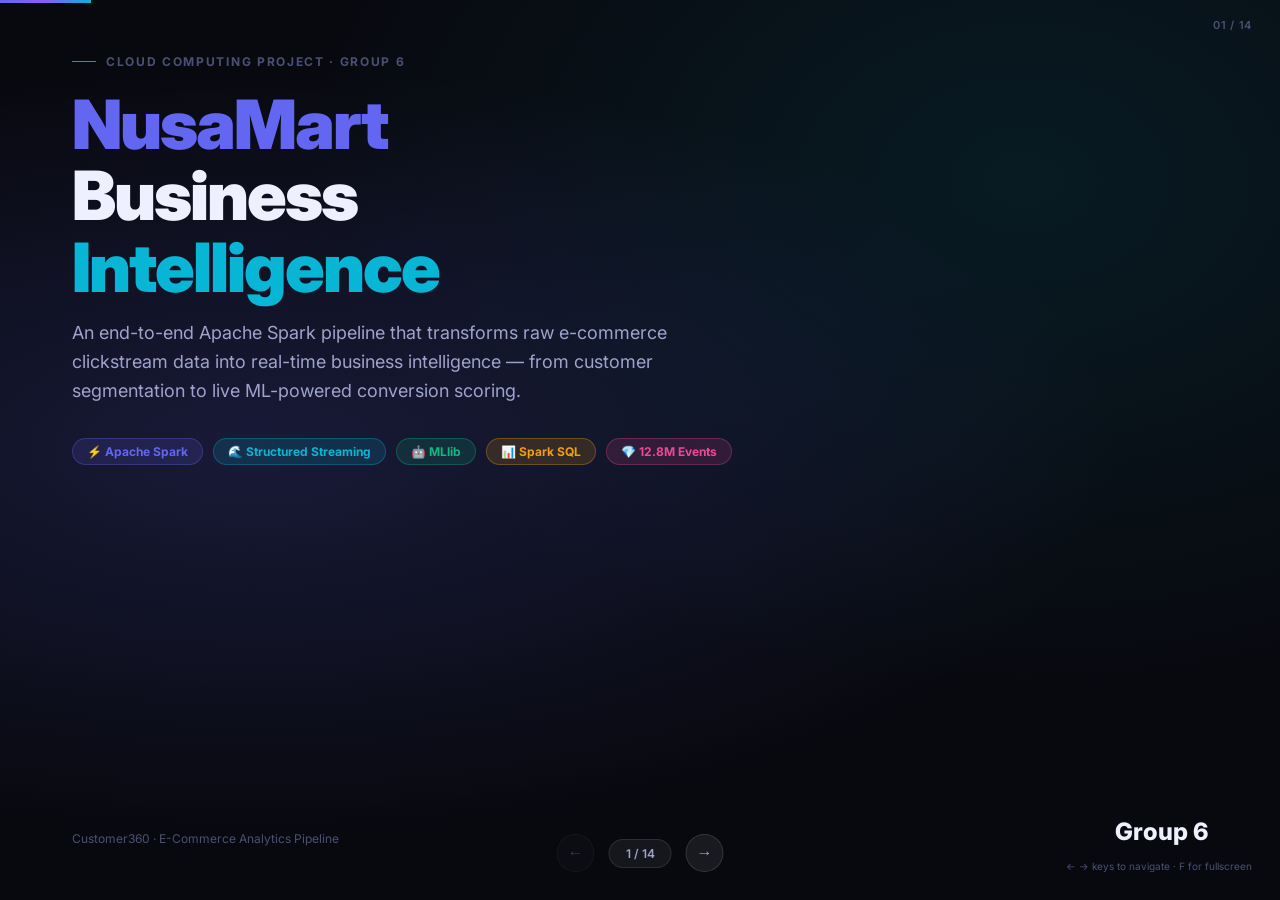
==== dashboard/presentation.html @ 569f91c4 "feat: add dashboard, simulation, notebooks, optimizations, final presentation - Add CcMart BI Dashbo" ====
<!DOCTYPE html>
<html lang="en">
<head>
<meta charset="UTF-8"/>
<meta name="viewport" content="width=device-width, initial-scale=1.0"/>
<title>NusaMart BI — Presentation Deck</title>
<link href="https://fonts.googleapis.com/css2?family=Inter:wght@300;400;500;600;700;800;900&family=JetBrains+Mono:wght@400;600&display=swap" rel="stylesheet"/>
<style>
*,*::before,*::after{box-sizing:border-box;margin:0;padding:0}
:root{
  --bg:#08090f;--s1:#101120;--s2:#161830;
  --indigo:#6366f1;--cyan:#06b6d4;--violet:#8b5cf6;
  --em:#10b981;--am:#f59e0b;--rose:#ec4899;--red:#ef4444;
  --t1:#eef0ff;--t2:#9ea3cc;--t3:#4a5075;
  --font:'Inter',sans-serif;--mono:'JetBrains Mono',monospace;
}
html,body{width:100%;height:100%;overflow:hidden;font-family:var(--font);background:var(--bg);color:var(--t1)}

/* ── Slide shell ── */
.deck{width:100vw;height:100vh;position:relative;overflow:hidden}
.slide{
  position:absolute;inset:0;
  display:flex;flex-direction:column;
  padding:54px 72px;
  opacity:0;pointer-events:none;
  transition:opacity .4s ease, transform .4s ease;
  transform:translateY(30px);
}
.slide.active{opacity:1;pointer-events:all;transform:translateY(0)}
.slide.prev{opacity:0;transform:translateY(-30px)}

/* ── BG decorations per slide ── */
.slide::before{
  content:'';position:absolute;
  border-radius:50%;
  filter:blur(80px);pointer-events:none;
  z-index:0;
}
.slide-content{position:relative;z-index:1;flex:1;display:flex;flex-direction:column}

/* ── CONTROLS ── */
.ctrl{
  position:fixed;bottom:28px;left:50%;transform:translateX(-50%);
  display:flex;align-items:center;gap:14px;z-index:999;
}
.ctrl-btn{
  background:rgba(255,255,255,0.07);border:1px solid rgba(255,255,255,0.12);
  color:var(--t2);width:38px;height:38px;border-radius:50%;
  font-size:16px;cursor:pointer;display:flex;align-items:center;justify-content:center;
  transition:all .18s;
}
.ctrl-btn:hover{background:rgba(99,102,241,.25);color:var(--t1);border-color:rgba(99,102,241,.4)}
.ctrl-pager{
  background:rgba(255,255,255,0.06);border:1px solid rgba(255,255,255,0.1);
  color:var(--t2);font-size:12px;font-weight:600;
  padding:6px 16px;border-radius:99px;
}
.progress-bar{
  position:fixed;top:0;left:0;height:3px;background:linear-gradient(90deg,var(--indigo),var(--violet),var(--cyan));
  transition:width .4s ease;z-index:999;
}
.slide-num{
  position:fixed;top:18px;right:28px;
  font-size:11px;color:var(--t3);font-weight:600;letter-spacing:.06em;z-index:999;
}

/* ── TYPOGRAPHY ── */
.overline{font-size:11px;font-weight:700;text-transform:uppercase;letter-spacing:.12em;color:var(--t3);margin-bottom:12px}
.headline{font-size:52px;font-weight:900;line-height:1.1;letter-spacing:-.02em;color:var(--t1);margin-bottom:14px}
.headline .hl{color:var(--indigo)}
.headline .hlc{color:var(--cyan)}
.headline .hle{color:var(--em)}
.subhead{font-size:20px;font-weight:400;color:var(--t2);line-height:1.5;margin-bottom:28px}
.section-label{font-size:12px;font-weight:700;text-transform:uppercase;letter-spacing:.1em;color:var(--t3);margin-bottom:8px}
h2{font-size:36px;font-weight:800;color:var(--t1);margin-bottom:8px;letter-spacing:-.01em}
h3{font-size:22px;font-weight:700;color:var(--t1);margin-bottom:6px}
p{font-size:14px;color:var(--t2);line-height:1.7}

/* ── PILL / BADGE ── */
.pill{display:inline-flex;align-items:center;gap:6px;padding:5px 14px;border-radius:99px;font-size:12px;font-weight:700}
.pill.indigo{background:rgba(99,102,241,.15);color:var(--indigo);border:1px solid rgba(99,102,241,.3)}
.pill.cyan{background:rgba(6,182,212,.15);color:var(--cyan);border:1px solid rgba(6,182,212,.3)}
.pill.em{background:rgba(16,185,129,.15);color:var(--em);border:1px solid rgba(16,185,129,.3)}
.pill.am{background:rgba(245,158,11,.15);color:var(--am);border:1px solid rgba(245,158,11,.3)}
.pill.rose{background:rgba(236,72,153,.15);color:var(--rose);border:1px solid rgba(236,72,153,.3)}
.pill.red{background:rgba(239,68,68,.15);color:var(--red);border:1px solid rgba(239,68,68,.3)}
.pills{display:flex;flex-wrap:wrap;gap:8px;margin-bottom:24px}

/* ── CARD ── */
.card{background:rgba(255,255,255,.04);border:1px solid rgba(255,255,255,.08);border-radius:14px;padding:22px}
.card.accent-l{border-left:3px solid var(--ac,var(--indigo))}
.card-grid{display:grid;gap:14px}
.g2{grid-template-columns:1fr 1fr}
.g3{grid-template-columns:1fr 1fr 1fr}
.g4{grid-template-columns:repeat(4,1fr)}

/* ── STAT BOX ── */
.stat{text-align:center}
.stat-val{font-size:36px;font-weight:900;font-variant-numeric:tabular-nums;color:var(--t1)}
.stat-lbl{font-size:12px;color:var(--t2);margin-top:4px}
.stat-sub{font-size:11px;color:var(--t3);margin-top:2px}

/* ── FLOW ── */
.flow{display:flex;align-items:center;gap:0;overflow-x:auto;margin:18px 0}
.flow-step{
  flex:1;min-width:100px;background:rgba(255,255,255,.03);
  border:1px solid rgba(255,255,255,.07);border-top:2px solid var(--fc,var(--indigo));
  border-radius:10px;padding:14px 12px;text-align:center;
}
.flow-icon{font-size:24px;margin-bottom:6px}
.flow-name{font-size:12px;font-weight:700;color:var(--t1);margin-bottom:3px}
.flow-tech{font-size:10px;color:var(--t3)}
.flow-arrow{padding:0 8px;font-size:22px;color:rgba(255,255,255,.2);flex-shrink:0}

/* ── FUNNEL ── */
.funnel{display:flex;flex-direction:column;gap:6px;margin:16px 0}
.funnel-row{display:flex;align-items:center;gap:10px}
.funnel-bar-wrap{flex:1;height:36px;background:rgba(255,255,255,.04);border-radius:8px;overflow:hidden;position:relative}
.funnel-bar{height:100%;border-radius:8px;display:flex;align-items:center;padding:0 12px;font-size:12px;font-weight:700;color:rgba(255,255,255,.9)}
.funnel-label{width:120px;font-size:12px;color:var(--t2);flex-shrink:0}
.funnel-num{width:80px;text-align:right;font-size:12px;font-weight:700;color:var(--t2);flex-shrink:0}
.funnel-drop{font-size:10px;font-weight:700;padding:2px 7px;border-radius:99px;flex-shrink:0}

/* ── CODE ── */
.code{background:#080910;border:1px solid rgba(255,255,255,.07);border-radius:10px;padding:16px 20px;font-family:var(--mono);font-size:12px;color:#a5b4fc;line-height:1.8;overflow-x:auto}
.code .kw{color:#c084fc}
.code .fn{color:#67e8f9}
.code .cm{color:#4a5075}

/* ── TABLE ── */
.tbl{width:100%;border-collapse:collapse;font-size:13px}
.tbl th{background:rgba(255,255,255,.04);color:var(--t3);font-size:10px;font-weight:700;text-transform:uppercase;letter-spacing:.07em;padding:8px 12px;text-align:left;border-bottom:1px solid rgba(255,255,255,.06)}
.tbl td{padding:9px 12px;color:var(--t2);border-bottom:1px solid rgba(255,255,255,.03)}
.tbl tr:hover td{background:rgba(255,255,255,.02);color:var(--t1)}
.tbl .hl{color:var(--em);font-weight:700}
.tbl .warn{color:var(--am);font-weight:700}
.tbl .best{color:var(--em);font-weight:800}

/* ── LIST ── */
.blist{display:flex;flex-direction:column;gap:10px;margin-top:12px}
.blist-item{display:flex;gap:10px;align-items:flex-start}
.bi-icon{font-size:18px;flex-shrink:0;margin-top:1px}
.bi-body{flex:1}
.bi-title{font-size:13px;font-weight:700;color:var(--t1);margin-bottom:2px}
.bi-desc{font-size:12px;color:var(--t3);line-height:1.5}

/* ── SEGMENT ROW ── */
.seg-row{display:flex;gap:10px;margin-top:14px}
.seg-box{
  flex:1;border-radius:10px;padding:14px;
  background:rgba(255,255,255,.02);
  border:1px solid rgba(255,255,255,.06);
  border-top:2px solid var(--sc);
}
.sb-cluster{font-size:10px;font-weight:700;color:var(--sc);margin-bottom:4px;text-transform:uppercase;letter-spacing:.08em}
.sb-name{font-size:12px;font-weight:700;color:var(--t1);margin-bottom:8px}
.sb-num{font-size:20px;font-weight:800;color:var(--t1)}
.sb-lbl{font-size:10px;color:var(--t3);margin-bottom:6px}
.sb-act{font-size:10px;color:var(--t2);line-height:1.4}

/* ── SCORE BAND ── */
.score-bands{display:flex;flex-direction:column;gap:10px;margin-top:14px}
.sb-band{
  display:flex;align-items:center;gap:14px;
  padding:12px 16px;border-radius:10px;
  border:1px solid rgba(255,255,255,.06);
}
.sbb-dot{width:14px;height:14px;border-radius:50%;flex-shrink:0}
.sbb-label{font-size:14px;font-weight:700;color:var(--t1);min-width:120px}
.sbb-range{font-size:12px;color:var(--t2)}
.sbb-action{font-size:12px;font-weight:600;margin-left:auto;color:var(--t1)}

/* ── QUOTE ── */
.quote{
  border-left:3px solid var(--indigo);
  padding:14px 20px;
  background:rgba(99,102,241,.06);
  border-radius:0 10px 10px 0;
  font-size:14px;color:var(--t2);line-height:1.7;
  margin:16px 0;font-style:italic;
}

/* ── ALERT CARDS ── */
.alert-row{display:flex;gap:10px;margin-top:14px}
.alert-card{
  flex:1;border-radius:10px;padding:14px;
  border:1px solid rgba(255,255,255,.06);
  border-left:3px solid var(--alc);
  background:rgba(255,255,255,.02);
}
.ac-level{font-size:10px;font-weight:700;color:var(--alc);text-transform:uppercase;letter-spacing:.08em;margin-bottom:4px}
.ac-title{font-size:12px;font-weight:700;color:var(--t1);margin-bottom:4px;line-height:1.3}
.ac-action{font-size:11px;color:var(--t3)}

/* ── IMPACT ROW ── */
.impact-row{display:grid;grid-template-columns:repeat(4,1fr);gap:12px;margin-top:14px}
.impact-card{
  border-radius:10px;padding:16px;
  background:rgba(255,255,255,.02);
  border:1px solid rgba(255,255,255,.06);
  border-top:2px solid var(--ic);
  text-align:center;
}
.impact-val{font-size:20px;font-weight:800;color:var(--ic);margin-bottom:4px}
.impact-lbl{font-size:11px;color:var(--t2);line-height:1.4}

/* ══ INDIVIDUAL SLIDES ══ */

/* Slide 1: Title */
#s1{background:radial-gradient(ellipse at 20% 50%,rgba(99,102,241,.18) 0%,transparent 60%),radial-gradient(ellipse at 80% 20%,rgba(6,182,212,.1) 0%,transparent 50%),var(--bg)}
.title-eyebrow{font-size:12px;font-weight:700;letter-spacing:.14em;text-transform:uppercase;color:var(--t3);margin-bottom:20px;display:flex;align-items:center;gap:10px}
.title-eyebrow::before{content:'';width:24px;height:1px;background:var(--indigo)}
.title-main{font-size:68px;font-weight:900;line-height:1.05;letter-spacing:-.03em;margin-bottom:16px}
.title-main .accent{color:var(--indigo)}
.title-main .accent2{color:var(--cyan)}
.title-sub{font-size:18px;color:var(--t2);font-weight:400;line-height:1.6;max-width:620px;margin-bottom:32px}
.title-pills{display:flex;gap:10px;flex-wrap:wrap}
.title-meta{margin-top:auto;display:flex;align-items:flex-end;justify-content:space-between}
.meta-left{font-size:12px;color:var(--t3)}
.meta-group{font-size:24px;font-weight:800;color:var(--t1)}

/* Slide 2: Problem */
#s2{background:var(--bg1,#08090f)}
.problem-cols{display:grid;grid-template-columns:1fr 1fr;gap:28px;flex:1;margin-top:20px}
.prob-side h3{font-size:18px;font-weight:700;color:var(--t1);margin-bottom:14px}

/* Slides — data flow */
#s3{background:var(--bg)}

/* ─── CLOSING SLIDE ─── */
#s14{background:radial-gradient(ellipse at 30% 50%,rgba(99,102,241,.18),transparent 60%),radial-gradient(ellipse at 70% 20%,rgba(16,185,129,.1),transparent 50%),var(--bg)}

/* ── Color shortcuts ── */
.indigo{color:var(--indigo)}
.cyan{color:var(--cyan)}
.em{color:var(--em)}
.am{color:var(--am)}
.rose{color:var(--rose)}
.red{color:var(--red)}
.t3{color:var(--t3)}
.fw8{font-weight:800}

/* Hotkeys hint */
.hotkey-hint{position:fixed;bottom:28px;right:28px;font-size:10px;color:var(--t3);z-index:999}
</style>
</head>
<body>

<div class="progress-bar" id="progressBar" style="width:7.14%"></div>
<div class="slide-num" id="slideNum">01 / 14</div>

<div class="deck" id="deck">

<!-- ══════ SLIDE 1: TITLE ══════ -->
<div class="slide active" id="s1">
  <div class="slide-content">
    <div class="title-eyebrow">Cloud Computing Project · Group 6</div>
    <div class="title-main">
      <span class="accent">NusaMart</span><br>
      Business<br>
      <span class="accent2">Intelligence</span>
    </div>
    <div class="title-sub">An end-to-end Apache Spark pipeline that transforms raw e-commerce clickstream data into real-time business intelligence — from customer segmentation to live ML-powered conversion scoring.</div>
    <div class="title-pills">
      <span class="pill indigo">⚡ Apache Spark</span>
      <span class="pill cyan">🌊 Structured Streaming</span>
      <span class="pill em">🤖 MLlib</span>
      <span class="pill am">📊 Spark SQL</span>
      <span class="pill rose">💎 12.8M Events</span>
    </div>
    <div class="title-meta">
      <div class="meta-left">Customer360 · E-Commerce Analytics Pipeline</div>
      <div class="meta-group">Group 6</div>
    </div>
  </div>
</div>

<!-- ══════ SLIDE 2: PROBLEM STATEMENT ══════ -->
<div class="slide" id="s2">
  <div class="slide-content">
    <div class="overline">The Problem</div>
    <h2>E-commerce data is <span class="indigo">massive</span> and <span class="red">siloed</span></h2>
    <p>A typical e-commerce platform generates millions of events daily — but without a pipeline, this data is warehouse dust.</p>
    <div class="problem-cols">
      <div class="prob-side">
        <h3>❌ Without our pipeline</h3>
        <div class="blist">
          <div class="blist-item"><div class="bi-icon">😵</div><div class="bi-body"><div class="bi-title">No real-time visibility</div><div class="bi-desc">Operations team learns about problems hours later — after revenue is already lost</div></div></div>
          <div class="blist-item"><div class="bi-icon">🎯</div><div class="bi-body"><div class="bi-title">Generic marketing</div><div class="bi-desc">Same email blast to all 100K customers — no segmentation, no personalisation</div></div></div>
          <div class="blist-item"><div class="bi-icon">🛒</div><div class="bi-body"><div class="bi-title">Invisible cart abandonment</div><div class="bi-desc">42% of customers drop off at checkout — nobody knows why or when</div></div></div>
          <div class="blist-item"><div class="bi-icon">🤔</div><div class="bi-body"><div class="bi-title">No product intelligence</div><div class="bi-desc">Which products sell together? Which categories cross-sell? Nobody knows.</div></div></div>
        </div>
      </div>
      <div class="prob-side">
        <h3>✅ With our pipeline</h3>
        <div class="blist">
          <div class="blist-item"><div class="bi-icon">⚡</div><div class="bi-body"><div class="bi-title">120ms streaming latency</div><div class="bi-desc">Every clickstream event processed and scored in near real-time with Spark</div></div></div>
          <div class="blist-item"><div class="bi-icon">🎯</div><div class="bi-body"><div class="bi-title">5 precise customer segments</div><div class="bi-desc">KMeans auto-discovers Power Buyers, Casuals, Big-Ticket buyers — different strategy for each</div></div></div>
          <div class="blist-item"><div class="bi-icon">🤖</div><div class="bi-body"><div class="bi-title">Live conversion predictions</div><div class="bi-desc">RandomForest scores every active session as HIGH / MEDIUM / LOW — send promo in seconds</div></div></div>
          <div class="blist-item"><div class="bi-icon">📊</div><div class="bi-body"><div class="bi-title">Market basket intelligence</div><div class="bi-desc">Apparel + Footwear: 68% confidence, 2.3x lift — auto-show "Complete the Look" banners</div></div></div>
        </div>
      </div>
    </div>
  </div>
</div>

<!-- ══════ SLIDE 3: ARCHITECTURE ══════ -->
<div class="slide" id="s3">
  <div class="slide-content">
    <div class="overline">System Architecture</div>
    <h2>6-Stage End-to-End <span class="indigo">Spark Pipeline</span></h2>
    <p>Every stage feeds directly into the next. The dashboard is the final output — the business face of the pipeline.</p>
    <div class="flow">
      <div class="flow-step" style="--fc:#6366f1"><div class="flow-icon">📥</div><div class="flow-name">Raw Data</div><div class="flow-tech">4 CSV tables</div></div>
      <div class="flow-arrow">→</div>
      <div class="flow-step" style="--fc:#8b5cf6"><div class="flow-icon">🔍</div><div class="flow-name">Ingest + EDA</div><div class="flow-tech">DataFrame API</div></div>
      <div class="flow-arrow">→</div>
      <div class="flow-step" style="--fc:#06b6d4"><div class="flow-icon">⚡</div><div class="flow-name">SQL Analysis</div><div class="flow-tech">6 Spark SQL queries</div></div>
      <div class="flow-arrow">→</div>
      <div class="flow-step" style="--fc:#10b981"><div class="flow-icon">🤖</div><div class="flow-name">ML Pipeline</div><div class="flow-tech">RF · ALS · KMeans</div></div>
      <div class="flow-arrow">→</div>
      <div class="flow-step" style="--fc:#f59e0b"><div class="flow-icon">🌊</div><div class="flow-name">Streaming</div><div class="flow-tech">Struct. Streaming</div></div>
      <div class="flow-arrow">→</div>
      <div class="flow-step" style="--fc:#ec4899"><div class="flow-icon">📊</div><div class="flow-name">BI Dashboard</div><div class="flow-tech">Real-time UI</div></div>
    </div>
    <div class="card-grid g4" style="margin-top:16px">
      <div class="card"><div style="font-size:22px;margin-bottom:6px">👥</div><div class="stat-val" style="font-size:22px">100K</div><div class="stat-lbl">Customers</div></div>
      <div class="card"><div style="font-size:22px;margin-bottom:6px">💳</div><div class="stat-val" style="font-size:22px">850K</div><div class="stat-lbl">Transactions</div></div>
      <div class="card"><div style="font-size:22px;margin-bottom:6px">🖱️</div><div class="stat-val" style="font-size:22px">12.8M</div><div class="stat-lbl">Click Events</div></div>
      <div class="card"><div style="font-size:22px;margin-bottom:6px">🛍️</div><div class="stat-val" style="font-size:22px">44K</div><div class="stat-lbl">Products</div></div>
    </div>
  </div>
</div>

<!-- ══════ SLIDE 4: THE DASHBOARD ══════ -->
<div class="slide" id="s4">
  <div class="slide-content">
    <div class="overline">Dashboard Overview</div>
    <h2>8-Page <span class="cyan">Real-Time</span> Operations Dashboard</h2>
    <p>Like Shopify Admin or Amazon Seller Central — built for operations, finance, marketing, and ML teams.</p>
    <div class="card-grid g4" style="margin-top:20px">
      <div class="card accent-l" style="--ac:#6366f1"><div style="font-size:24px;margin-bottom:8px">⚡</div><div class="bi-title">Live Operations</div><div class="bi-desc">Real-time orders, risk sessions, revenue ticker, heatmap</div></div>
      <div class="card accent-l" style="--ac:#10b981"><div style="font-size:24px;margin-bottom:8px">💰</div><div class="bi-title">Revenue & Sales</div><div class="bi-desc">Monthly trends, MoM growth, payment method deep-dive</div></div>
      <div class="card accent-l" style="--ac:#f59e0b"><div style="font-size:24px;margin-bottom:8px">👥</div><div class="bi-title">Customer Intelligence</div><div class="bi-desc">5 KMeans segments, LTV leaderboard, demographics</div></div>
      <div class="card accent-l" style="--ac:#ec4899"><div style="font-size:24px;margin-bottom:8px">🎯</div><div class="bi-title">Conversion Center</div><div class="bi-desc">Animated funnel, drop-off alerts, promo effectiveness</div></div>
      <div class="card accent-l" style="--ac:#8b5cf6"><div style="font-size:24px;margin-bottom:8px">🤖</div><div class="bi-title">ML Predictions</div><div class="bi-desc">Live session scorer, ALS recommender, model comparison</div></div>
      <div class="card accent-l" style="--ac:#06b6d4"><div style="font-size:24px;margin-bottom:8px">📦</div><div class="bi-title">Product Analytics</div><div class="bi-desc">Trending products, market basket, browse-to-buy affinity</div></div>
      <div class="card accent-l" style="--ac:#ef4444"><div style="font-size:24px;margin-bottom:8px">🚨</div><div class="bi-title">Alerts & Actions</div><div class="bi-desc">ML-detected issues with one-click business responses</div></div>
      <div class="card accent-l" style="--ac:#4a5075"><div style="font-size:24px;margin-bottom:8px">⚙️</div><div class="bi-title">Data Pipeline</div><div class="bi-desc">Simulated terminal: run all 6 Spark modules live</div></div>
    </div>
  </div>
</div>

<!-- ══════ SLIDE 5: LIVE OPERATIONS ══════ -->
<div class="slide" id="s5">
  <div class="slide-content">
    <div class="overline">Page 1</div>
    <h2>⚡ Live <span class="indigo">Operations</span> — The Command Centre</h2>
    <p>This is the screen that runs 24/7. Every order processed by Spark Structured Streaming appears here in real time.</p>
    <div class="card-grid g3" style="margin-top:18px">
      <div class="card"><span style="font-size:20px">💸</span><div class="bi-title" style="margin-top:6px">Today's Revenue</div><div class="bi-desc">Sidebar revenue counter ticking up with every successful payment. Finance team's first metric of the day.</div></div>
      <div class="card"><span style="font-size:20px">⚡</span><div class="bi-title" style="margin-top:6px">Live Order Feed</div><div class="bi-desc">Streaming orders: customer name · product · payment method · amount · timestamp. Heartbeat of the business.</div></div>
      <div class="card"><span style="font-size:20px">🚨</span><div class="bi-title" style="margin-top:6px">High-Risk Sessions</div><div class="bi-desc">ML model scores every active session. MEDIUM/HIGH risk sessions appear here with a "💸 Send Promo" one-click button.</div></div>
      <div class="card"><span style="font-size:20px">🕐</span><div class="bi-title" style="margin-top:6px">Hourly Heatmap</div><div class="bi-desc">24-hour activity grid. Peak: 10am–8pm. Use this to time flash sales and allocate server capacity.</div></div>
      <div class="card"><span style="font-size:20px">📱</span><div class="bi-title" style="margin-top:6px">Traffic Split</div><div class="bi-desc">Android 68.6% · iOS 21.4% · Web 10%. Platform is mobile-first — every UX decision must prioritise Android.</div></div>
      <div class="card"><span style="font-size:20px">💳</span><div class="bi-title" style="margin-top:6px">Payment Mix</div><div class="bi-desc">Credit Card leads (44%) but GoPay + OVO combined (49%) have surpassed it. E-wallets are the growth channel.</div></div>
    </div>
    <div class="quote" style="margin-top:14px">"Rina adds items to her cart but doesn't checkout. 10 minutes pass. Spark flags her HIGH risk. Ops clicks 'Send Promo' and a 10% discount lands on her phone within seconds."</div>
  </div>
</div>

<!-- ══════ SLIDE 6: REVENUE ══════ -->
<div class="slide" id="s6">
  <div class="slide-content">
    <div class="overline">Page 2</div>
    <h2>💰 Revenue <span class="em">&amp; Sales</span> Analytics</h2>
    <div class="card-grid g4" style="margin:16px 0">
      <div class="card" style="border-top:2px solid var(--em)"><div class="stat-val">₹449B</div><div class="stat-lbl">IDR Cumulative Revenue</div><div class="stat-sub">2016 – 2022</div></div>
      <div class="card" style="border-top:2px solid var(--indigo)"><div class="stat-val">+46.3%</div><div class="stat-lbl">Peak MoM Growth</div><div class="stat-sub">July 2017</div></div>
      <div class="card" style="border-top:2px solid var(--am)"><div class="stat-val">95.7%</div><div class="stat-lbl">Consistent Success Rate</div><div class="stat-sub">All payment methods</div></div>
      <div class="card" style="border-top:2px solid var(--rose)"><div class="stat-val">94.5%</div><div class="stat-lbl">Revenue from VIPs</div><div class="stat-sub">28% of customers</div></div>
    </div>
    <div class="card-grid g2" style="margin-top:8px">
      <div class="card">
        <h3 style="font-size:14px;margin-bottom:8px">📊 3-View Revenue Chart (toggle)</h3>
        <div class="blist">
          <div class="blist-item"><div class="bi-icon" style="font-size:14px">📈</div><div class="bi-body"><div class="bi-title" style="font-size:12px">Revenue view</div><div class="bi-desc">Raw monthly IDR — growth from ₹150M (Jul 2016) to ₹15.1B (Mar 2022)</div></div></div>
          <div class="blist-item"><div class="bi-icon" style="font-size:14px">📉</div><div class="bi-body"><div class="bi-title" style="font-size:12px">MoM Growth % view</div><div class="bi-desc">SQL LAG() function — July always spikes, seasonal pattern visible</div></div></div>
          <div class="blist-item"><div class="bi-icon" style="font-size:14px">🚀</div><div class="bi-body"><div class="bi-title" style="font-size:12px">Cumulative view</div><div class="bi-desc">SUM() OVER — exponential growth curve shows compounding effect</div></div></div>
        </div>
      </div>
      <div>
        <div class="code">
<span class="cm">-- Monthly Revenue + MoM Growth</span>
<span class="kw">SELECT</span>
  date_format(created_at, <span style="color:#86efac">'yyyy-MM'</span>) <span class="kw">AS</span> month,
  <span class="fn">SUM</span>(total_amount) <span class="kw">AS</span> monthly_revenue,
  <span class="fn">SUM</span>(<span class="fn">SUM</span>(total_amount)) <span class="kw">OVER</span>
    (<span class="kw">ORDER BY</span> month) <span class="kw">AS</span> cumulative_revenue,
  <span class="fn">ROUND</span>(value - <span class="fn">LAG</span>(value)
    <span class="kw">OVER</span> (<span class="kw">ORDER BY</span> month)) <span class="kw">AS</span> mom_growth
<span class="kw">FROM</span> transactions
<span class="kw">WHERE</span> payment_status = <span style="color:#86efac">'Success'</span>
        </div>
        <p style="font-size:11px;color:var(--t3);margin-top:8px">Key SQL features: LAG() window function · SUM() OVER · NULLIF for division safety</p>
      </div>
    </div>
  </div>
</div>

<!-- ══════ SLIDE 7: CUSTOMER SEGMENTS ══════ -->
<div class="slide" id="s7">
  <div class="slide-content">
    <div class="overline">Page 3 · ML: KMeans Clustering</div>
    <h2>👥 Customer <span class="am">Intelligence</span></h2>
    <p>KMeans automatically discovered 5 customer segments from purchase + behavioural features. Best silhouette score: <strong class="em">0.6289 at k=5</strong>.</p>
    <div class="seg-row">
      <div class="seg-box" style="--sc:#6366f1"><div class="sb-cluster">Cluster 0</div><div class="sb-name">Casual Shoppers</div><div class="sb-num">31,397</div><div class="sb-lbl">62.5% of base · ₹2.59M avg</div><div class="sb-act">💡 Re-engagement email campaigns</div></div>
      <div class="seg-box" style="--sc:#06b6d4"><div class="sb-cluster">Cluster 1</div><div class="sb-name">Budget Shoppers</div><div class="sb-num">2,539</div><div class="sb-lbl">5.1% of base · ₹383K avg</div><div class="sb-act">💡 Entry-level vouchers</div></div>
      <div class="seg-box" style="--sc:#f59e0b"><div class="sb-cluster">Cluster 2</div><div class="sb-name">Power Buyers</div><div class="sb-num">1,827</div><div class="sb-lbl">3.6% · ₹71.2M avg · 128 orders</div><div class="sb-act">💡 VIP early access · personal stylist</div></div>
      <div class="seg-box" style="--sc:#10b981"><div class="sb-cluster">Cluster 3</div><div class="sb-name">Regular Customers</div><div class="sb-num">12,193</div><div class="sb-lbl">24.3% of base · ₹18.4M avg</div><div class="sb-act">💡 Subscription perks · bulk offers</div></div>
      <div class="seg-box" style="--sc:#ec4899"><div class="sb-cluster">Cluster 4</div><div class="sb-name">Big-Ticket Buyers</div><div class="sb-num">2,286</div><div class="sb-lbl">4.5% · ₹5.26M · 2.9 avg orders</div><div class="sb-act">💡 Premium launches · concierge</div></div>
    </div>
    <div class="card" style="margin-top:14px">
      <table class="tbl">
        <thead><tr><th>Rank</th><th>Customer</th><th>Orders</th><th>Lifetime Value</th><th>Segment</th></tr></thead>
        <tbody>
          <tr><td style="color:var(--am);font-weight:700">#1</td><td>Siti Suartini</td><td>550</td><td class="best">₹320.1M IDR</td><td><span class="pill em">Power Buyer</span></td></tr>
          <tr><td style="color:var(--am);font-weight:700">#2</td><td>Eva Usada</td><td>505</td><td class="hl">₹297.7M IDR</td><td><span class="pill em">Power Buyer</span></td></tr>
          <tr><td><span style="color:var(--t3)">#3</span></td><td>Tari Wastuti</td><td>503</td><td class="hl">₹256.5M IDR</td><td><span class="pill em">Power Buyer</span></td></tr>
        </tbody>
      </table>
    </div>
  </div>
</div>

<!-- ══════ SLIDE 8: CONVERSION FUNNEL ══════ -->
<div class="slide" id="s8">
  <div class="slide-content">
    <div class="overline">Page 4</div>
    <h2>🎯 Conversion <span class="red">Center</span> — Where Revenue Leaks</h2>
    <div class="funnel">
      <div class="funnel-row">
        <div class="funnel-label">🏠 Homepage</div>
        <div class="funnel-bar-wrap"><div class="funnel-bar" style="width:100%;background:linear-gradient(90deg,#6366f1,#6366f180)">895,203 sessions</div></div>
        <div class="funnel-num">100%</div>
        <div class="funnel-drop" style="background:rgba(16,185,129,.12);color:var(--em)">Start</div>
      </div>
      <div class="funnel-row">
        <div class="funnel-label">👁 Product View</div>
        <div class="funnel-bar-wrap"><div class="funnel-bar" style="width:72%;background:linear-gradient(90deg,#8b5cf6,#8b5cf680)">644,546 sessions</div></div>
        <div class="funnel-num">72%</div>
        <div class="funnel-drop" style="background:rgba(245,158,11,.12);color:var(--am)">↓ 28%</div>
      </div>
      <div class="funnel-row">
        <div class="funnel-label">🛒 Add to Cart</div>
        <div class="funnel-bar-wrap"><div class="funnel-bar" style="width:48%;background:linear-gradient(90deg,#06b6d4,#06b6d480)">429,697 sessions</div></div>
        <div class="funnel-num">48%</div>
        <div class="funnel-drop" style="background:rgba(245,158,11,.12);color:var(--am)">↓ 33%</div>
      </div>
      <div class="funnel-row">
        <div class="funnel-label">💳 Checkout</div>
        <div class="funnel-bar-wrap"><div class="funnel-bar" style="width:28%;background:linear-gradient(90deg,#ef4444,#ef444480)">250,457 sessions</div></div>
        <div class="funnel-num">28%</div>
        <div class="funnel-drop" style="background:rgba(239,68,68,.15);color:var(--red)">⚠ 42%!</div>
      </div>
      <div class="funnel-row">
        <div class="funnel-label">✅ Confirmed</div>
        <div class="funnel-bar-wrap"><div class="funnel-bar" style="width:14%;background:linear-gradient(90deg,#10b981,#10b98180)">~125K orders</div></div>
        <div class="funnel-num">14%</div>
        <div class="funnel-drop" style="background:rgba(16,185,129,.12);color:var(--em)">✓</div>
      </div>
    </div>
    <div class="alert-row" style="margin-top:10px">
      <div class="alert-card" style="--alc:var(--red)"><div class="ac-level">🔴 Critical Finding</div><div class="ac-title">42% drop at Cart → Checkout</div><div class="ac-action">Cause: Shipping cost revealed at checkout for the first time. Fix: Show shipping cost on product page. Impact: ~12% revenue uplift if fixed to 30%.</div></div>
      <div class="alert-card" style="--alc:var(--em)"><div class="ac-level">✅ Good News</div><div class="ac-title">Promo codes have zero negative impact</div><div class="ac-action">All promo codes maintain 95.7–95.8% payment success. Deploy promotions aggressively — no technical risk. BUYMORE and WEEKENDSERU drive highest volume.</div></div>
      <div class="alert-card" style="--alc:var(--indigo)"><div class="ac-level">💡 ML Labels</div><div class="ac-title">4 funnel segments per session</div><div class="ac-action">SQL CASE assigns: CONVERTED · HIGH_INTENT_DROPPED · MID_FUNNEL · TOP_FUNNEL_ONLY — based on events seen in each session.</div></div>
    </div>
  </div>
</div>

<!-- ══════ SLIDE 9: ML MODELS ══════ -->
<div class="slide" id="s9">
  <div class="slide-content">
    <div class="overline">Page 5 · Machine Learning</div>
    <h2>🤖 Three <span class="violet">ML Models</span> in Production</h2>
    <div class="card-grid g3" style="margin-top:16px">
      <div class="card" style="border-top:2px solid var(--indigo)">
        <div style="font-size:20px;margin-bottom:8px">💳 Payment Classifier</div>
        <div class="bi-title">Question: Can we predict payment failure?</div>
        <div style="margin-top:10px">
          <table class="tbl compact">
            <thead><tr><th>Model</th><th>AUC</th><th>F1</th></tr></thead>
            <tbody>
              <tr><td>Logistic Reg.</td><td>0.5031</td><td>0.737</td></tr>
              <tr style="background:rgba(16,185,129,.06)"><td><strong>Random Forest</strong></td><td>0.4926</td><td class="best">0.931</td></tr>
              <tr><td>GBT</td><td class="best">0.5226</td><td>0.726</td></tr>
            </tbody>
          </table>
        </div>
        <div class="bi-desc" style="margin-top:8px;font-size:11px">AUC ≈ 0.5: failures are external (bank/network), not platform-caused. Honest and valuable finding.</div>
      </div>
      <div class="card" style="border-top:2px solid var(--cyan)">
        <div style="font-size:20px;margin-bottom:8px">✨ ALS Recommender</div>
        <div class="bi-title">Question: What to show each customer?</div>
        <div class="blist" style="margin-top:10px">
          <div class="blist-item"><div class="bi-icon" style="font-size:14px">📊</div><div class="bi-body"><div class="bi-desc">Customer × Product interaction matrix from 12.8M events</div></div></div>
          <div class="blist-item"><div class="bi-icon" style="font-size:14px">⭐</div><div class="bi-body"><div class="bi-desc">Rating: checkout=5, cart=3, wishlist=2, view=1</div></div></div>
          <div class="blist-item"><div class="bi-icon" style="font-size:14px">🎯</div><div class="bi-body"><div class="bi-desc">Top-5 recommendations per customer · RMSE: 0.8243</div></div></div>
        </div>
      </div>
      <div class="card" style="border-top:2px solid var(--em)">
        <div style="font-size:20px;margin-bottom:8px">⚡ Live Conversion Scorer</div>
        <div class="bi-title">Question: Is this session about to buy?</div>
        <div class="score-bands">
          <div class="sb-band" style="background:rgba(16,185,129,.08);border-color:rgba(16,185,129,.2)"><div class="sbb-dot" style="background:var(--em)"></div><div class="sbb-label em">HIGH ≥70%</div><div class="sbb-range">Let them buy naturally</div></div>
          <div class="sb-band" style="background:rgba(245,158,11,.08);border-color:rgba(245,158,11,.2)"><div class="sbb-dot" style="background:var(--am)"></div><div class="sbb-label am">MED 40–69%</div><div class="sbb-range">Send 10% discount NOW</div></div>
          <div class="sb-band" style="background:rgba(239,68,68,.08);border-color:rgba(239,68,68,.2)"><div class="sbb-dot" style="background:var(--red)"></div><div class="sbb-label red">LOW &lt;40%</div><div class="sbb-range">Re-engagement email</div></div>
        </div>
      </div>
    </div>
    <div class="card" style="margin-top:12px;background:rgba(139,92,246,.06);border-color:rgba(139,92,246,.2)">
      <div style="display:flex;gap:24px;align-items:center">
        <div><div class="bi-title">🔧 Engineering Challenge Solved</div><div class="bi-desc">Windows: Spark throws UnsatisfiedLinkError when saving MLlib models (Hadoop NativeIO bug). Solution: keep model in Python memory, pass into foreachBatch closure — no disk writes. Also replaced Python UDFs with vector_to_array() to prevent EOFException crashes in Structured Streaming.</div></div>
      </div>
    </div>
  </div>
</div>

<!-- ══════ SLIDE 10: PRODUCTS ══════ -->
<div class="slide" id="s10">
  <div class="slide-content">
    <div class="overline">Page 6</div>
    <h2>📦 Product <span class="cyan">Analytics</span> — What Sells &amp; Why</h2>
    <div class="card-grid g3" style="margin-top:16px">
      <div class="card" style="grid-column:span 2">
        <h3 style="font-size:14px;margin-bottom:12px">🛒 Market Basket Analysis (SQL: LATERAL VIEW EXPLODE + Self-Join)</h3>
        <table class="tbl">
          <thead><tr><th>Product A</th><th>Product B</th><th>Support</th><th>Confidence</th><th>Lift</th></tr></thead>
          <tbody>
            <tr><td>Apparel / Topwear</td><td>Footwear / Sports</td><td>4.2%</td><td class="hl">68%</td><td class="best">2.3x ↑</td></tr>
            <tr><td>Accessories / Bags</td><td>Apparel / Dresses</td><td>3.8%</td><td class="hl">61%</td><td class="best">1.9x ↑</td></tr>
            <tr><td>Footwear / Sports</td><td>Apparel / Sportswear</td><td>2.1%</td><td class="hl">49%</td><td class="best">1.5x ↑</td></tr>
          </tbody>
        </table>
      </div>
      <div class="card">
        <h3 style="font-size:14px;margin-bottom:10px">🔍 Browse → Buy Affinity</h3>
        <div class="blist">
          <div class="blist-item"><div class="bi-icon" style="font-size:14px">👗→👟</div><div class="bi-body"><div class="bi-title" style="font-size:11px">Topwear → Footwear Casual</div><div class="bi-desc" style="font-size:10px">+82% purchase lift</div></div></div>
          <div class="blist-item"><div class="bi-icon" style="font-size:14px">👜→👗</div><div class="bi-body"><div class="bi-title" style="font-size:11px">Bags → Dresses</div><div class="bi-desc" style="font-size:10px">+71% purchase lift</div></div></div>
          <div class="blist-item"><div class="bi-icon" style="font-size:14px">👟→🎽</div><div class="bi-body"><div class="bi-title" style="font-size:11px">Sports Shoes → Sportswear</div><div class="bi-desc" style="font-size:10px">+65% purchase lift</div></div></div>
        </div>
      </div>
    </div>
    <div class="card-grid g3" style="margin-top:12px">
      <div class="card"><div class="stat-val" style="font-size:22px">₹198B</div><div class="stat-lbl">Apparel Revenue</div><div class="stat-sub">48% of catalog</div></div>
      <div class="card"><div class="stat-val" style="font-size:22px">₹142B</div><div class="stat-lbl">Accessories Revenue</div><div class="stat-sub">26% of catalog</div></div>
      <div class="card"><div class="stat-val" style="font-size:22px">₹89B</div><div class="stat-lbl">Footwear Revenue</div><div class="stat-sub">21% of catalog</div></div>
    </div>
    <div class="quote" style="margin-top:12px">"Apparel browsed → Footwear Casual purchased: 82% lift. Action: Show 'Complete the Look' banner on every Topwear product page. Estimated impact: ₹2.1M IDR incremental per day."</div>
  </div>
</div>

<!-- ══════ SLIDE 11: ALERTS ══════ -->
<div class="slide" id="s11">
  <div class="slide-content">
    <div class="overline">Page 7</div>
    <h2>🚨 Alerts <span class="red">&amp; Actions</span> — Not Just Charts, Decisions</h2>
    <p>ML and streaming engines monitor everything. When they find a problem or opportunity, operations gets a one-click response — no analysis needed.</p>
    <div class="alert-row" style="margin-top:16px;flex-wrap:wrap">
      <div class="alert-card" style="--alc:var(--red)"><div class="ac-level">🔴 Critical</div><div class="ac-title">Cart→Checkout 42% Drop</div><div class="ac-action">💡 Simplify checkout · Show shipping cost earlier</div></div>
      <div class="alert-card" style="--alc:var(--am)"><div class="ac-level">🟡 Warning</div><div class="ac-title">23 Medium-Risk Sessions RIGHT NOW</div><div class="ac-action">💸 One click → Send 10% discount to all</div></div>
      <div class="alert-card" style="--alc:var(--am)"><div class="ac-level">🟡 Warning</div><div class="ac-title">LinkAja Success Rate Dipped</div><div class="ac-action">🔧 Monitor payment gateway · 95.2% vs 95.5% avg</div></div>
      <div class="alert-card" style="--alc:var(--violet)"><div class="ac-level">💎 VIP</div><div class="ac-title">Siti Suartini (#1 LTV) is Online</div><div class="ac-action">👑 Notify personal stylist team immediately</div></div>
      <div class="alert-card" style="--alc:var(--indigo)"><div class="ac-level">💡 Insight</div><div class="ac-title">Apparel→Footwear 68% Confidence</div><div class="ac-action">🏷 Activate "Complete the Look" banner</div></div>
      <div class="alert-card" style="--alc:var(--em)"><div class="ac-level">📈 Opportunity</div><div class="ac-title">Weekend Surge Predicted</div><div class="ac-action">📅 Schedule WEEKENDSERU promo Fri 8pm WIB</div></div>
    </div>
    <div class="card" style="margin-top:14px;background:rgba(239,68,68,.05);border-color:rgba(239,68,68,.15)">
      <div class="bi-title">🔍 Anomaly Detection — Spark Streaming</div>
      <div class="bi-desc">Normal session = 14.3 events. Threshold = mean + 2σ ≈ 28 events. Sessions exceeding this are flagged automatically. May indicate bots, fraud, or a super-engaged Power Buyer.</div>
    </div>
  </div>
</div>

<!-- ══════ SLIDE 12: PIPELINE ══════ -->
<div class="slide" id="s12">
  <div class="slide-content">
    <div class="overline">Page 8</div>
    <h2>⚙️ Data Pipeline — <span class="t3">6 Spark Modules</span></h2>
    <div class="card-grid g3" style="margin-top:16px">
      <div class="card accent-l" style="--ac:#6366f1"><div style="font-size:20px;margin-bottom:6px">📥</div><div class="bi-title">ingestion.py</div><div class="bi-desc">Auto-detect Kaggle 2GB dataset OR generate synthetic data. Outputs Parquet to data/processed/.</div></div>
      <div class="card accent-l" style="--ac:#8b5cf6"><div style="font-size:20px;margin-bottom:6px">🔍</div><div class="bi-title">eda.py</div><div class="bi-desc">Generate 5 analysis charts: customer demographics, products, transactions, clickstream, cross-table.</div></div>
      <div class="card accent-l" style="--ac:#06b6d4"><div style="font-size:20px;margin-bottom:6px">⚡</div><div class="bi-title">transformations.py</div><div class="bi-desc">6 Spark SQL queries: LTV, RFM, cohort retention, market basket, purchase velocity, affinity network.</div></div>
      <div class="card accent-l" style="--ac:#10b981"><div style="font-size:20px;margin-bottom:6px">🤖</div><div class="bi-title">ml_pipeline.py</div><div class="bi-desc">Train all 3 models (RF Classifier, ALS, KMeans). Save JSON metrics. Evaluate with MLlib evaluators.</div></div>
      <div class="card accent-l" style="--ac:#f59e0b"><div style="font-size:20px;margin-bottom:6px">🌊</div><div class="bi-title">streaming.py</div><div class="bi-desc">Stream simulator + consumer. Stream-Static JOIN with product catalog. Windowed aggregations and anomaly detection.</div></div>
      <div class="card accent-l" style="--ac:#ec4899"><div style="font-size:20px;margin-bottom:6px">⚡</div><div class="bi-title">streaming_predictions.py</div><div class="bi-desc">Phase 1: batch train RF. Phase 2: foreachBatch live scoring. In-memory model → no NativeIO crash.</div></div>
    </div>
    <div class="code" style="margin-top:14px;font-size:11px">
<span class="cm"># Run full pipeline (in order)</span>
python -m src.ingestion        <span class="cm"># → data/processed/ (Parquet)</span>
python -m src.eda              <span class="cm"># → outputs/eda/ (5 charts)</span>
python -m src.transformations  <span class="cm"># → outputs/sql_results/ (6 CSVs)</span>
python -m src.ml_pipeline      <span class="cm"># → outputs/ml/ (JSON metrics)</span>
python -m src.streaming        <span class="cm"># → outputs/streaming/</span>
python -m src.streaming_predictions  <span class="cm"># → LIVE scores</span>
    </div>
  </div>
</div>

<!-- ══════ SLIDE 13: RESULTS ══════ -->
<div class="slide" id="s13">
  <div class="slide-content">
    <div class="overline">Key Results</div>
    <h2>📊 What We <span class="em">Achieved</span></h2>
    <div class="card-grid g4" style="margin-top:16px">
      <div class="card" style="text-align:center;border-top:2px solid var(--indigo)"><div class="stat-val">6</div><div class="stat-lbl">Pipeline stages</div></div>
      <div class="card" style="text-align:center;border-top:2px solid var(--cyan)"><div class="stat-val">3</div><div class="stat-lbl">ML models trained</div></div>
      <div class="card" style="text-align:center;border-top:2px solid var(--em)"><div class="stat-val">0.629</div><div class="stat-lbl">Silhouette score (k=5)</div></div>
      <div class="card" style="text-align:center;border-top:2px solid var(--am)"><div class="stat-val">~120ms</div><div class="stat-lbl">Streaming latency</div></div>
    </div>
    <div class="impact-row">
      <div class="impact-card" style="--ic:var(--em)"><div class="impact-val">~12%</div><div class="impact-lbl">Revenue uplift if Cart→Checkout fixed from 42% to 30%</div></div>
      <div class="impact-card" style="--ic:var(--indigo)"><div class="impact-val">₹15M</div><div class="impact-lbl">Potential recovery from 23 medium-risk session promo targeting</div></div>
      <div class="impact-card" style="--ic:var(--cyan)"><div class="impact-val">₹2.1M/day</div><div class="impact-lbl">Market basket cross-sell banner (68% confidence, 2.3x lift)</div></div>
      <div class="impact-card" style="--ic:var(--rose)"><div class="impact-val">1,827</div><div class="impact-lbl">Power Buyers identified for VIP treatment (avg ₹71.2M LTV)</div></div>
    </div>
    <div class="card-grid g2" style="margin-top:14px">
      <div class="card">
        <table class="tbl compact">
          <thead><tr><th>Metric</th><th>Value</th></tr></thead>
          <tbody>
            <tr><td>Dataset processed</td><td class="hl">100K · 850K · 12.8M events</td></tr>
            <tr><td>Payment success rate</td><td class="hl">95.7% (all methods, all promos)</td></tr>
            <tr><td>Best ML accuracy</td><td class="hl">RF: 95.4% accuracy, F1=0.931</td></tr>
            <tr><td>Biggest funnel issue</td><td class="warn">42% Cart→Checkout drop</td></tr>
          </tbody>
        </table>
      </div>
      <div class="card">
        <h3 style="font-size:13px;margin-bottom:10px">6 Advanced SQL Queries</h3>
        <table class="tbl compact">
          <thead><tr><th>Query</th><th>Key Technique</th></tr></thead>
          <tbody>
            <tr><td>Conversion Funnel</td><td class="t3">4-table JOIN · CTEs · DENSE_RANK</td></tr>
            <tr><td>Market Basket</td><td class="t3">LATERAL VIEW EXPLODE · lift</td></tr>
            <tr><td>Cohort Retention</td><td class="t3">MONTHS_BETWEEN · pivot CASE</td></tr>
            <tr><td>RFM Scoring</td><td class="t3">NTILE(5) · composite score</td></tr>
          </tbody>
        </table>
      </div>
    </div>
  </div>
</div>

<!-- ══════ SLIDE 14: CLOSING ══════ -->
<div class="slide" id="s14">
  <div class="slide-content" style="align-items:center;justify-content:center;text-align:center">
    <div style="font-size:48px;margin-bottom:20px">🙏</div>
    <div class="overline" style="justify-content:center">Group 6 · Cloud Computing Final Project</div>
    <div class="title-main" style="font-size:52px;margin-bottom:12px">
      Thank You
    </div>
    <div class="subhead" style="text-align:center;max-width:560px">Customer360 — E-Commerce Analytics Pipeline<br>Apache Spark · MLlib · Structured Streaming</div>
    <div style="display:flex;gap:12px;justify-content:center;flex-wrap:wrap;margin:20px 0">
      <span class="pill indigo">⚡ Spark SQL</span>
      <span class="pill cyan">🌊 Structured Streaming</span>
      <span class="pill em">🤖 RandomForest</span>
      <span class="pill am">✨ ALS Recommender</span>
      <span class="pill rose">👥 KMeans k=5</span>
    </div>
    <div class="card" style="max-width:440px;margin-top:24px;text-align:left">
      <div class="bi-title" style="margin-bottom:8px">🔗 Demo</div>
      <div style="font-family:var(--mono);font-size:12px;color:var(--cyan)">Open: dashboard/index.html</div>
      <div class="bi-desc" style="margin-top:6px">8 pages · Live streaming orders · Interactive ML scorer · One-click action center</div>
    </div>
    <div style="margin-top:28px;font-size:14px;color:var(--t3)">Questions? 👀</div>
  </div>
</div>

</div><!-- /deck -->

<!-- Controls -->
<div class="ctrl">
  <button class="ctrl-btn" id="prevBtn" onclick="prevSlide()">←</button>
  <div class="ctrl-pager" id="pager">1 / 14</div>
  <button class="ctrl-btn" id="nextBtn" onclick="nextSlide()">→</button>
</div>
<div class="hotkey-hint">← → keys to navigate · F for fullscreen</div>

<script>
let cur = 0;
const slides = document.querySelectorAll('.slide');
const total = slides.length;

function goTo(n) {
  slides[cur].classList.remove('active');
  slides[cur].classList.add('prev');
  setTimeout(() => slides[cur].classList.remove('prev'), 400);
  cur = Math.max(0, Math.min(n, total - 1));
  slides[cur].classList.add('active');
  document.getElementById('pager').textContent = `${cur + 1} / ${total}`;
  document.getElementById('slideNum').textContent = `${String(cur + 1).padStart(2, '0')} / ${total}`;
  document.getElementById('progressBar').style.width = `${((cur + 1) / total) * 100}%`;
  document.getElementById('prevBtn').style.opacity = cur === 0 ? '0.3' : '1';
  document.getElementById('nextBtn').style.opacity = cur === total - 1 ? '0.3' : '1';
}

function nextSlide() { goTo(cur + 1); }
function prevSlide() { goTo(cur - 1); }

document.addEventListener('keydown', e => {
  if (e.key === 'ArrowRight' || e.key === ' ' || e.key === 'PageDown') { e.preventDefault(); nextSlide(); }
  if (e.key === 'ArrowLeft' || e.key === 'PageUp') { e.preventDefault(); prevSlide(); }
  if (e.key === 'f' || e.key === 'F') document.documentElement.requestFullscreen?.();
  if (e.key === 'Home') goTo(0);
  if (e.key === 'End') goTo(total - 1);
});

// Touch / swipe
let tx = 0;
document.addEventListener('touchstart', e => { tx = e.touches[0].clientX; });
document.addEventListener('touchend', e => {
  const dx = e.changedTouches[0].clientX - tx;
  if (Math.abs(dx) > 50) dx < 0 ? nextSlide() : prevSlide();
});

goTo(0);
</script>
</body>
</html>
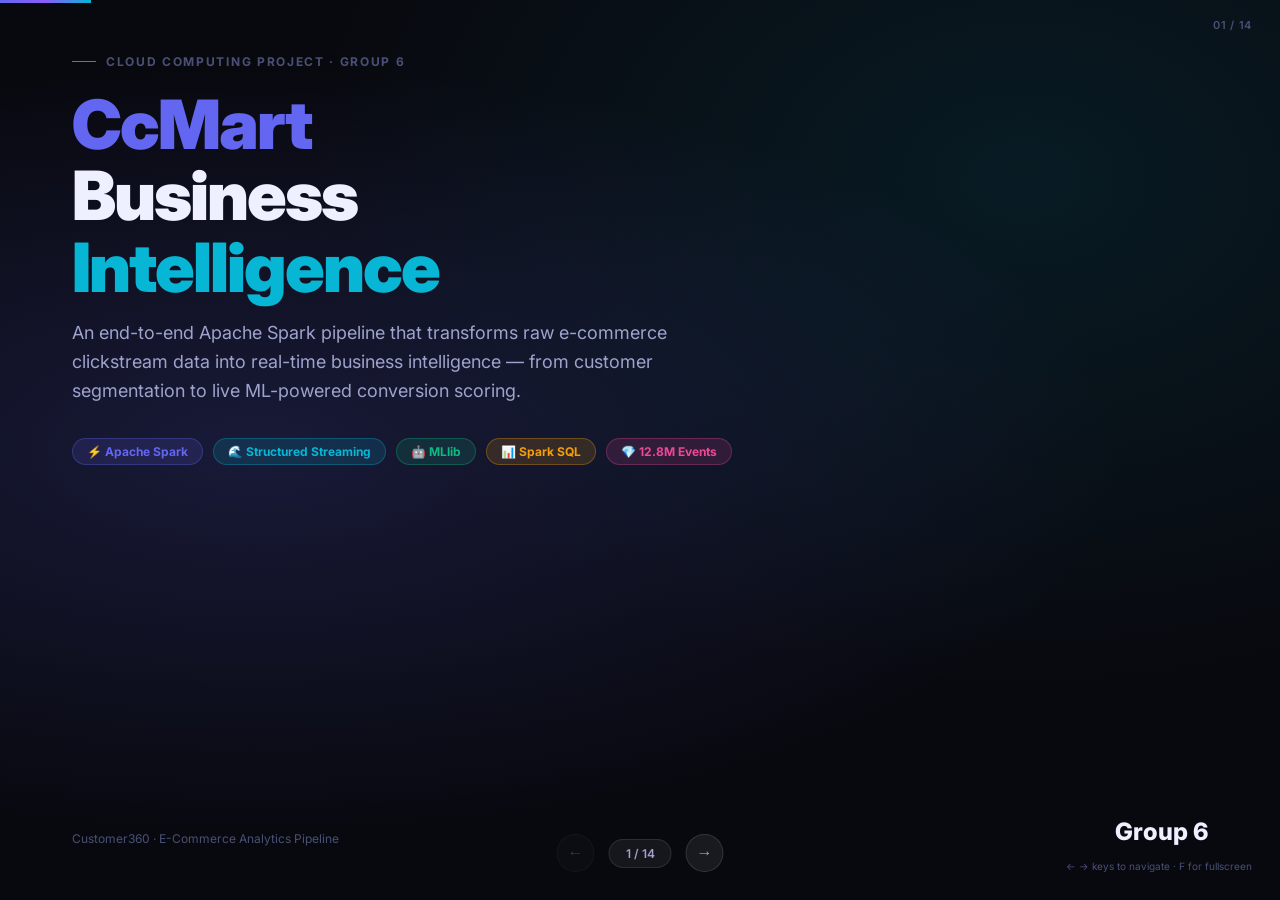
==== commit 188c8d3d: "fix: change remaining NusaMart branding to CcMart in html and css files" ====
--- a/dashboard/presentation.html
+++ b/dashboard/presentation.html
@@ -3,7 +3,7 @@
 <head>
 <meta charset="UTF-8"/>
 <meta name="viewport" content="width=device-width, initial-scale=1.0"/>
-<title>NusaMart BI — Presentation Deck</title>
+<title>CcMart BI — Presentation Deck</title>
 <link href="https://fonts.googleapis.com/css2?family=Inter:wght@300;400;500;600;700;800;900&family=JetBrains+Mono:wght@400;600&display=swap" rel="stylesheet"/>
 <style>
 *,*::before,*::after{box-sizing:border-box;margin:0;padding:0}
@@ -256,7 +256,7 @@
   <div class="slide-content">
     <div class="title-eyebrow">Cloud Computing Project · Group 6</div>
     <div class="title-main">
-      <span class="accent">NusaMart</span><br>
+      <span class="accent">CcMart</span><br>
       Business<br>
       <span class="accent2">Intelligence</span>
     </div>
